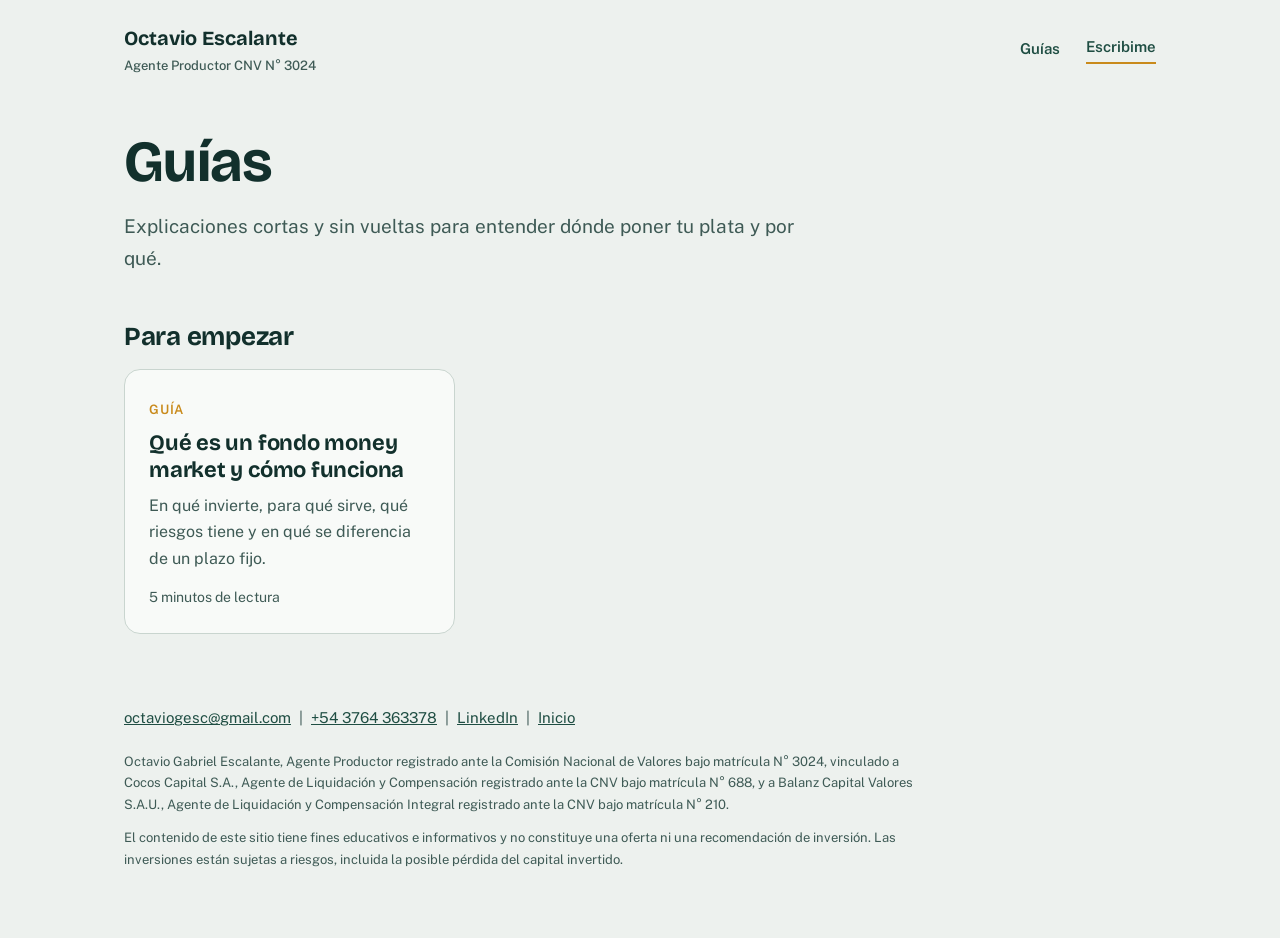
==== guias/index.html @ e4270ebc "Foto e historia, Balanz, preguntas frecuentes, SEO y sección de Guías - Quién te asesora: foto, hist" ====
<!doctype html>
<html lang="es-AR">
<head>
<meta charset="utf-8">
<meta name="viewport" content="width=device-width, initial-scale=1">
<title>Guías de inversión simples | Octavio Escalante</title>
<meta name="description" content="Guías cortas y claras para invertir en Argentina: fondos comunes, cuentas comitentes, liquidez y más. Por Octavio Escalante, Agente Productor CNV N° 3024.">
<link rel="canonical" href="https://octavioescalante.com/guias/">
<meta property="og:type" content="website">
<meta property="og:locale" content="es_AR">
<meta property="og:url" content="https://octavioescalante.com/guias/">
<meta property="og:site_name" content="Octavio Escalante">
<meta property="og:title" content="Guías de inversión simples | Octavio Escalante">
<meta property="og:description" content="Guías cortas y claras para invertir en Argentina.">
<meta property="og:image" content="https://octavioescalante.com/octavio-escalante.jpg">
<meta name="twitter:card" content="summary">
<link rel="icon" href="/favicon.ico" sizes="any">
<link rel="icon" type="image/png" sizes="32x32" href="/favicon-32.png">
<link rel="apple-touch-icon" href="/apple-touch-icon.png">
<link rel="preconnect" href="https://fonts.googleapis.com">
<link rel="preconnect" href="https://fonts.gstatic.com" crossorigin>
<link href="https://fonts.googleapis.com/css2?family=Bricolage+Grotesque:opsz,wght@12..96,500;12..96,700&family=Public+Sans:wght@400;500;600&display=swap" rel="stylesheet">
<link rel="stylesheet" href="/guias/guias.css">
</head>
<body>

<header>
  <div class="wrap">
    <a class="brand" href="/">Octavio Escalante<small>Agente Productor CNV N° 3024</small></a>
    <nav class="head-nav">
      <a class="nav-link" href="/guias/" aria-current="page">Guías</a>
      <a class="head-link" href="https://wa.me/5493764363378" target="_blank" rel="noopener">Escribime</a>
    </nav>
  </div>
</header>

<main class="wrap">
  <div class="page-head">
    <h1>Guías</h1>
    <p>Explicaciones cortas y sin vueltas para entender dónde poner tu plata y por qué.</p>
  </div>

  <!--
    Para sumar contenido, copiá una tarjeta <a class="card"> dentro del grupo que corresponda.
    Cuando haya videos o notas en medios, descomentá esos grupos.
  -->

  <section class="group" aria-labelledby="g-guias">
    <h2 id="g-guias">Para empezar</h2>
    <div class="cards">
      <a class="card" href="/guias/que-es-un-fondo-money-market/">
        <span class="tag">Guía</span>
        <h3>Qué es un fondo money market y cómo funciona</h3>
        <p>En qué invierte, para qué sirve, qué riesgos tiene y en qué se diferencia de un plazo fijo.</p>
        <p class="meta">5 minutos de lectura</p>
      </a>
    </div>
  </section>

  <!--
  <section class="group" aria-labelledby="g-videos">
    <h2 id="g-videos">Videos</h2>
    <div class="cards">
      <a class="card" href="https://www.youtube.com/watch?v=ID_DEL_VIDEO" target="_blank" rel="noopener">
        <span class="tag">Video</span>
        <h3>Título del video</h3>
        <p>Descripción corta.</p>
      </a>
    </div>
  </section>

  <section class="group" aria-labelledby="g-medios">
    <h2 id="g-medios">En medios</h2>
    <div class="cards">
      <a class="card" href="URL_DE_LA_NOTA" target="_blank" rel="noopener">
        <span class="tag">Nombre del medio</span>
        <h3>Título de la nota</h3>
        <p class="meta">Fecha</p>
      </a>
    </div>
  </section>
  -->
</main>

<footer>
  <div class="wrap">
    <p class="contact"><a href="mailto:octaviogesc@gmail.com">octaviogesc@gmail.com</a> &nbsp;|&nbsp; <a href="https://wa.me/5493764363378" target="_blank" rel="noopener">+54 3764 363378</a> &nbsp;|&nbsp; <a href="https://linkedin.com/in/octaviogescalante" target="_blank" rel="noopener">LinkedIn</a> &nbsp;|&nbsp; <a href="/">Inicio</a></p>
    <p>Octavio Gabriel Escalante, Agente Productor registrado ante la Comisión Nacional de Valores bajo matrícula N° 3024, vinculado a Cocos Capital S.A., Agente de Liquidación y Compensación registrado ante la CNV bajo matrícula N° 688, y a Balanz Capital Valores S.A.U., Agente de Liquidación y Compensación Integral registrado ante la CNV bajo matrícula N° 210.</p>
    <p>El contenido de este sitio tiene fines educativos e informativos y no constituye una oferta ni una recomendación de inversión. Las inversiones están sujetas a riesgos, incluida la posible pérdida del capital invertido.</p>
  </div>
</footer>

</body>
</html>
---- guias/guias.css ----
:root{
  --mist:#EDF1EE;
  --paper:#F8FAF8;
  --ink:#12302C;
  --ink-soft:#3E5A55;
  --river:#2E6B5C;
  --river-deep:#1F4E43;
  --amber:#C98A1B;
  --line:#C9D5CF;
  --max:1080px;
  --read:720px;
}
*{box-sizing:border-box}
html{scroll-behavior:smooth}
@media (prefers-reduced-motion:reduce){html{scroll-behavior:auto}*{animation:none!important;transition:none!important}}
body{margin:0;background:var(--mist);color:var(--ink);font-family:"Public Sans",system-ui,sans-serif;font-size:17px;line-height:1.65;-webkit-font-smoothing:antialiased}
a{color:var(--river-deep)}
a:focus-visible,.btn:focus-visible{outline:3px solid var(--amber);outline-offset:3px;border-radius:6px}
.wrap{max-width:var(--max);margin:0 auto;padding:0 24px}
.read{max-width:var(--read)}
h1,h2,h3{font-family:"Bricolage Grotesque",sans-serif;font-weight:700;line-height:1.12;margin:0;letter-spacing:-0.01em}

/* Header */
header{padding:22px 0}
header .wrap{display:flex;align-items:center;justify-content:space-between;gap:16px}
.brand{font-family:"Bricolage Grotesque",sans-serif;font-weight:700;font-size:20px;text-decoration:none;color:var(--ink)}
.brand small{display:block;font-family:"Public Sans",sans-serif;font-weight:500;font-size:13px;color:var(--ink-soft)}
.head-nav{display:flex;align-items:center;gap:26px}
.nav-link{font-weight:600;font-size:15px;text-decoration:none;color:var(--ink-soft)}
.nav-link:hover,.nav-link[aria-current="page"]{color:var(--river-deep)}
.head-link{font-weight:600;font-size:15px;text-decoration:none;color:var(--river-deep);border-bottom:2px solid var(--amber);padding-bottom:2px}

/* Buttons */
.btn{display:inline-block;font-weight:600;font-size:16px;text-decoration:none;padding:14px 22px;border-radius:10px;transition:background .15s}
.btn-primary{background:var(--river);color:#fff}
.btn-primary:hover{background:var(--river-deep)}

/* Listing */
.page-head{padding:32px 0 8px}
.page-head h1{font-size:clamp(38px,5.5vw,58px)}
.page-head p{color:var(--ink-soft);margin:16px 0 0;max-width:36em;font-size:19px}
.group{padding:40px 0 24px}
.group h2{font-size:26px;margin-bottom:18px}
.cards{display:grid;grid-template-columns:repeat(auto-fill,minmax(300px,1fr));gap:20px}
.card{display:block;background:var(--paper);border:1px solid var(--line);border-radius:16px;padding:24px;text-decoration:none;color:var(--ink);transition:border-color .15s,transform .15s}
.card:hover{border-color:var(--river);transform:translateY(-2px)}
.card .tag{font-size:13px;font-weight:600;color:var(--amber);text-transform:uppercase;letter-spacing:.06em}
.card h3{font-size:22px;margin:8px 0 0;line-height:1.2}
.card p{margin:10px 0 0;color:var(--ink-soft);font-size:16px}
.card .meta{margin-top:14px;font-size:14px;color:var(--ink-soft)}

/* Article */
.crumbs{font-size:14px;color:var(--ink-soft);margin:8px 0 0}
.crumbs a{color:var(--ink-soft)}
article{padding:24px 0 40px}
article h1{font-size:clamp(34px,5vw,52px);margin-top:14px}
article .meta{color:var(--ink-soft);font-size:15px;margin:14px 0 0}
.tldr{background:var(--paper);border:1px solid var(--line);border-left:4px solid var(--amber);border-radius:12px;padding:20px 22px;margin:32px 0 8px}
.tldr strong{display:block;font-size:14px;text-transform:uppercase;letter-spacing:.06em;color:var(--amber);margin-bottom:6px}
.tldr p{margin:0}
article h2{font-size:28px;margin:44px 0 0}
article p{margin:14px 0 0}
article ul{margin:14px 0 0;padding-left:22px}
article li{margin:6px 0}
article li::marker{color:var(--amber)}
.table-wrap{overflow-x:auto;margin:18px 0 0}
table{border-collapse:collapse;width:100%;min-width:520px;font-size:16px;background:var(--paper);border-radius:12px;overflow:hidden}
th,td{text-align:left;padding:12px 14px;border-bottom:1px solid var(--line);vertical-align:top}
th{font-weight:600;background:#E1EAE5}
tr:last-child td{border-bottom:0}

.cta-box{background:var(--river);color:#fff;border-radius:20px;padding:36px 32px;margin:48px 0 0}
.cta-box h2{color:#fff;margin:0;font-size:28px}
.cta-box p{color:#D6E6DF;margin:12px 0 22px}
.cta-box .btn-primary{background:#fff;color:var(--river-deep)}
.cta-box .btn-primary:hover{background:#E8F0EC}

.disclaimer{font-size:14px;color:var(--ink-soft);border-top:1px solid var(--line);margin-top:40px;padding-top:18px}

footer{padding:48px 0 56px;font-size:13px;color:var(--ink-soft)}
footer p{margin:0 0 12px;max-width:62em}
footer .contact{font-size:15px;margin-bottom:20px}

@media (max-width:820px){
  body{font-size:16px}
  .wrap{padding:0 16px}
  .head-link{display:none}
  .cta-box{padding:28px 22px}
  .btn{width:100%;text-align:center}
}
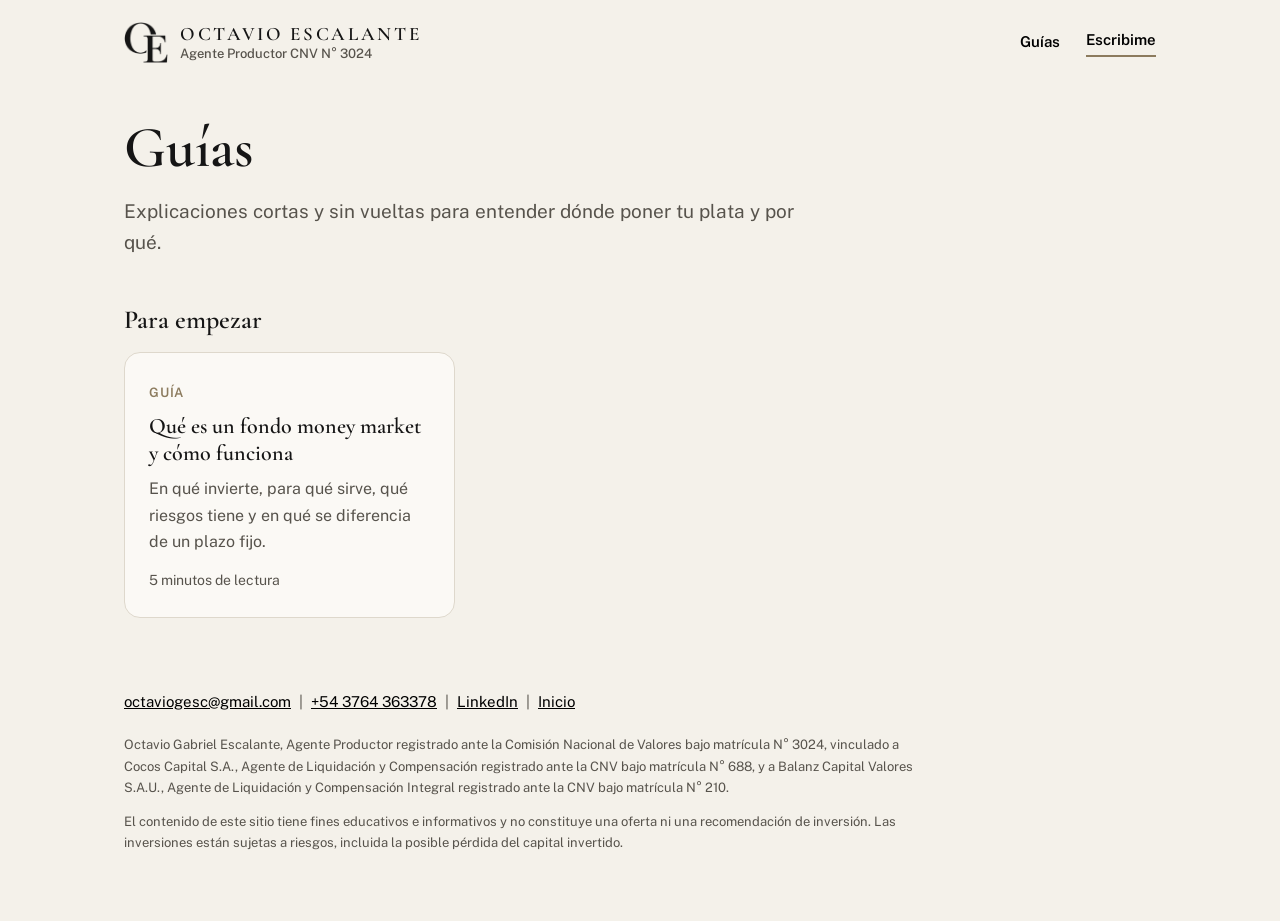
==== commit b47fe9ca: "Marca: logo OE, paleta marfil y negro, ilustraciones y logos de agentes - Monograma OE en el header " ====
--- a/guias/index.html
+++ b/guias/index.html
@@ -19,14 +19,14 @@
 <link rel="apple-touch-icon" href="/apple-touch-icon.png">
 <link rel="preconnect" href="https://fonts.googleapis.com">
 <link rel="preconnect" href="https://fonts.gstatic.com" crossorigin>
-<link href="https://fonts.googleapis.com/css2?family=Bricolage+Grotesque:opsz,wght@12..96,500;12..96,700&family=Public+Sans:wght@400;500;600&display=swap" rel="stylesheet">
+<link href="https://fonts.googleapis.com/css2?family=Cormorant+Garamond:wght@500;600;700&family=Public+Sans:wght@400;500;600&display=swap" rel="stylesheet">
 <link rel="stylesheet" href="/guias/guias.css">
 </head>
 <body>
 
 <header>
   <div class="wrap">
-    <a class="brand" href="/">Octavio Escalante<small>Agente Productor CNV N° 3024</small></a>
+    <a class="brand" href="/"><img class="brand-mark" src="/img/oe-logo.png" width="44" height="41" alt=""><span>Octavio Escalante<small>Agente Productor CNV N° 3024</small></span></a>
     <nav class="head-nav">
       <a class="nav-link" href="/guias/" aria-current="page">Guías</a>
       <a class="head-link" href="https://wa.me/5493764363378" target="_blank" rel="noopener">Escribime</a>
--- a/guias/guias.css
+++ b/guias/guias.css
@@ -1,12 +1,12 @@
 :root{
-  --mist:#EDF1EE;
-  --paper:#F8FAF8;
-  --ink:#12302C;
-  --ink-soft:#3E5A55;
-  --river:#2E6B5C;
-  --river-deep:#1F4E43;
-  --amber:#C98A1B;
-  --line:#C9D5CF;
+  --mist:#F4F1EA;
+  --paper:#FBF9F5;
+  --ink:#151515;
+  --ink-soft:#57534C;
+  --river:#1C1C1C;
+  --river-deep:#000000;
+  --amber:#8C7B5E;
+  --line:#DED8CC;
   --max:1080px;
   --read:720px;
 }
@@ -18,13 +18,14 @@
 a:focus-visible,.btn:focus-visible{outline:3px solid var(--amber);outline-offset:3px;border-radius:6px}
 .wrap{max-width:var(--max);margin:0 auto;padding:0 24px}
 .read{max-width:var(--read)}
-h1,h2,h3{font-family:"Bricolage Grotesque",sans-serif;font-weight:700;line-height:1.12;margin:0;letter-spacing:-0.01em}
+h1,h2,h3{font-family:"Cormorant Garamond",Georgia,serif;font-weight:600;line-height:1.08;margin:0;letter-spacing:0}
 
 /* Header */
 header{padding:22px 0}
 header .wrap{display:flex;align-items:center;justify-content:space-between;gap:16px}
-.brand{font-family:"Bricolage Grotesque",sans-serif;font-weight:700;font-size:20px;text-decoration:none;color:var(--ink)}
-.brand small{display:block;font-family:"Public Sans",sans-serif;font-weight:500;font-size:13px;color:var(--ink-soft)}
+.brand{display:flex;align-items:center;gap:12px;font-family:"Cormorant Garamond",Georgia,serif;font-weight:600;font-size:19px;text-transform:uppercase;letter-spacing:.14em;text-decoration:none;color:var(--ink);line-height:1.15}
+.brand-mark{display:block;width:44px;height:auto;flex-shrink:0}
+.brand small{display:block;margin-top:2px;text-transform:none;letter-spacing:0;font-family:"Public Sans",sans-serif;font-weight:500;font-size:13px;color:var(--ink-soft)}
 .head-nav{display:flex;align-items:center;gap:26px}
 .nav-link{font-weight:600;font-size:15px;text-decoration:none;color:var(--ink-soft)}
 .nav-link:hover,.nav-link[aria-current="page"]{color:var(--river-deep)}
@@ -66,14 +67,14 @@
 .table-wrap{overflow-x:auto;margin:18px 0 0}
 table{border-collapse:collapse;width:100%;min-width:520px;font-size:16px;background:var(--paper);border-radius:12px;overflow:hidden}
 th,td{text-align:left;padding:12px 14px;border-bottom:1px solid var(--line);vertical-align:top}
-th{font-weight:600;background:#E1EAE5}
+th{font-weight:600;background:#EDE8DE}
 tr:last-child td{border-bottom:0}
 
 .cta-box{background:var(--river);color:#fff;border-radius:20px;padding:36px 32px;margin:48px 0 0}
 .cta-box h2{color:#fff;margin:0;font-size:28px}
-.cta-box p{color:#D6E6DF;margin:12px 0 22px}
+.cta-box p{color:#D9D4CA;margin:12px 0 22px}
 .cta-box .btn-primary{background:#fff;color:var(--river-deep)}
-.cta-box .btn-primary:hover{background:#E8F0EC}
+.cta-box .btn-primary:hover{background:#EFEBE3}
 
 .disclaimer{font-size:14px;color:var(--ink-soft);border-top:1px solid var(--line);margin-top:40px;padding-top:18px}
 
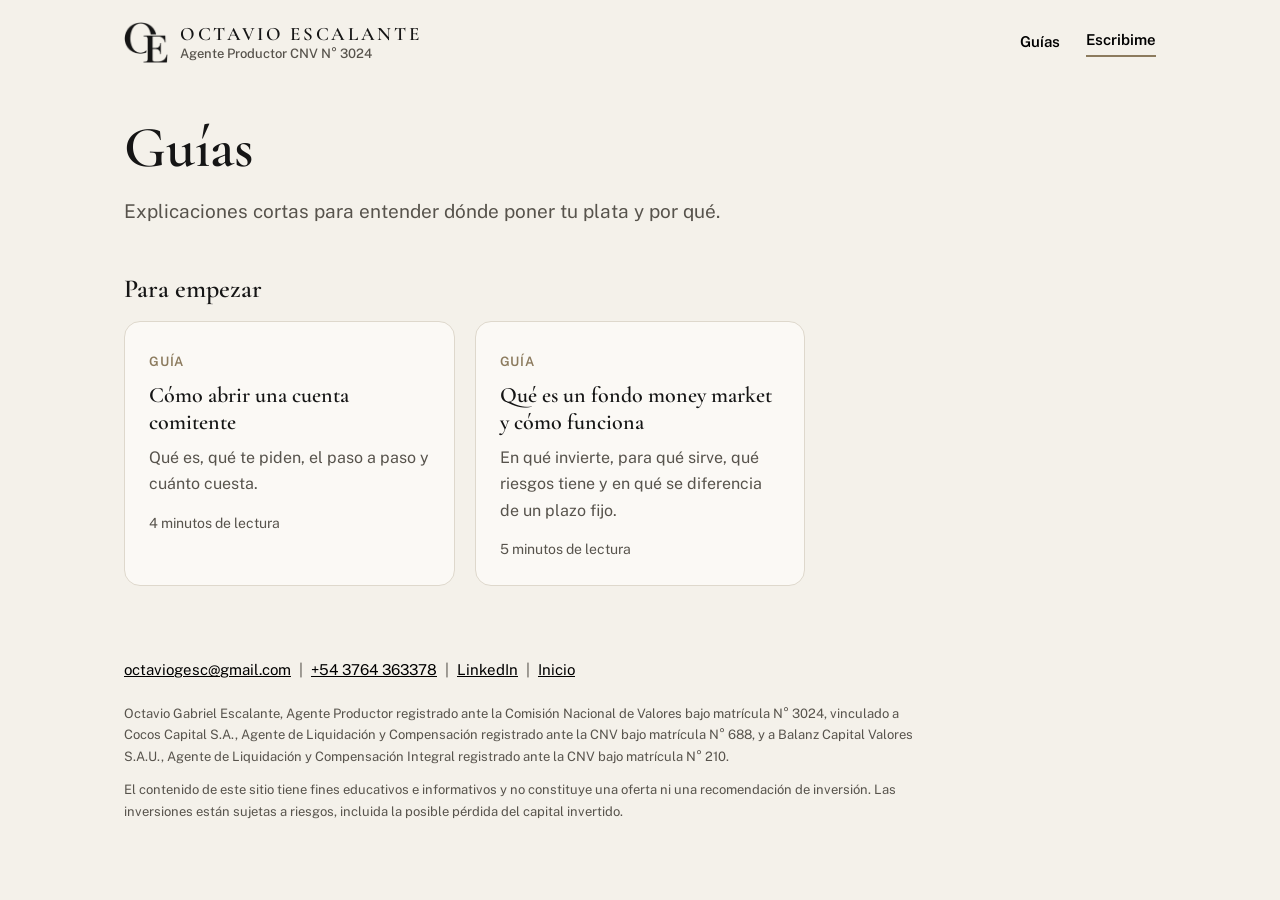
==== commit ca789be2: "Guía: cómo abrir una cuenta comitente en Argentina Co-Authored-By: Claude Opus 5.5 <noreply@anthropi" ====
--- a/guias/index.html
+++ b/guias/index.html
@@ -21,6 +21,24 @@
 <link rel="preconnect" href="https://fonts.gstatic.com" crossorigin>
 <link href="https://fonts.googleapis.com/css2?family=Cormorant+Garamond:wght@500;600;700&family=Public+Sans:wght@400;500;600&display=swap" rel="stylesheet">
 <link rel="stylesheet" href="/guias/guias.css">
+<!-- Google Analytics -->
+<script async src="https://www.googletagmanager.com/gtag/js?id=G-X07MM6HFDY"></script>
+<script>
+  window.dataLayer = window.dataLayer || [];
+  function gtag(){dataLayer.push(arguments);}
+  gtag('js', new Date());
+  gtag('config', 'G-X07MM6HFDY');
+  document.addEventListener('click', function (e) {
+    var a = e.target.closest && e.target.closest('a[href]');
+    if (!a) return;
+    var h = a.getAttribute('href') || '';
+    var s = a.closest('section, header, footer, article'); var where = s ? (s.id || s.className.split(' ')[0] || s.tagName.toLowerCase()) : 'page';
+    if (h.indexOf('wa.me') > -1) gtag('event', 'generate_lead', { method: 'whatsapp', link_location: where });
+    else if (h.indexOf('forms.gle') > -1 || h.indexOf('docs.google.com/forms') > -1) gtag('event', 'generate_lead', { method: 'formulario', link_location: where });
+    else if (h.indexOf('mailto:') === 0) gtag('event', 'generate_lead', { method: 'email', link_location: where });
+    else if (h.indexOf('cnv.gov.ar') > -1) gtag('event', 'verificar_cnv', { link_location: where });
+  });
+</script>
 </head>
 <body>
 
@@ -37,7 +55,7 @@
 <main class="wrap">
   <div class="page-head">
     <h1>Guías</h1>
-    <p>Explicaciones cortas y sin vueltas para entender dónde poner tu plata y por qué.</p>
+    <p>Explicaciones cortas para entender dónde poner tu plata y por qué.</p>
   </div>
 
   <!--
@@ -48,6 +66,12 @@
   <section class="group" aria-labelledby="g-guias">
     <h2 id="g-guias">Para empezar</h2>
     <div class="cards">
+      <a class="card" href="/guias/como-abrir-una-cuenta-comitente/">
+        <span class="tag">Guía</span>
+        <h3>Cómo abrir una cuenta comitente</h3>
+        <p>Qué es, qué te piden, el paso a paso y cuánto cuesta.</p>
+        <p class="meta">4 minutos de lectura</p>
+      </a>
       <a class="card" href="/guias/que-es-un-fondo-money-market/">
         <span class="tag">Guía</span>
         <h3>Qué es un fondo money market y cómo funciona</h3>
--- a/guias/guias.css
+++ b/guias/guias.css
@@ -61,7 +61,7 @@
 .tldr p{margin:0}
 article h2{font-size:28px;margin:44px 0 0}
 article p{margin:14px 0 0}
-article ul{margin:14px 0 0;padding-left:22px}
+article ul,article ol{margin:14px 0 0;padding-left:22px}
 article li{margin:6px 0}
 article li::marker{color:var(--amber)}
 .table-wrap{overflow-x:auto;margin:18px 0 0}
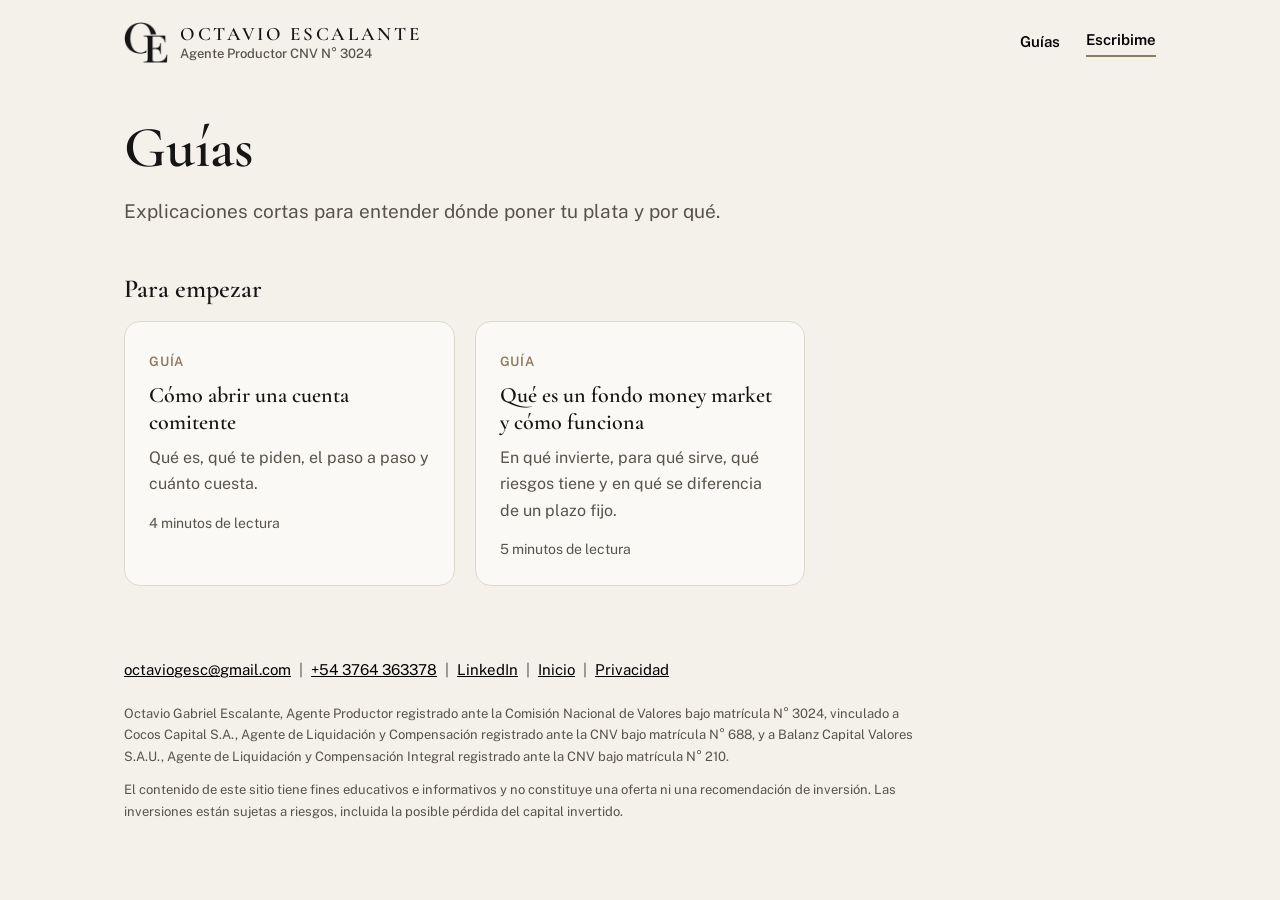
==== commit 1c7b307e: "Política de privacidad (Ley 25.326) y link en el pie de todas las páginas Co-Authored-By: Claude Opu" ====
--- a/guias/index.html
+++ b/guias/index.html
@@ -108,7 +108,7 @@
 
 <footer>
   <div class="wrap">
-    <p class="contact"><a href="mailto:octaviogesc@gmail.com">octaviogesc@gmail.com</a> &nbsp;|&nbsp; <a href="https://wa.me/5493764363378" target="_blank" rel="noopener">+54 3764 363378</a> &nbsp;|&nbsp; <a href="https://linkedin.com/in/octaviogescalante" target="_blank" rel="noopener">LinkedIn</a> &nbsp;|&nbsp; <a href="/">Inicio</a></p>
+    <p class="contact"><a href="mailto:octaviogesc@gmail.com">octaviogesc@gmail.com</a> &nbsp;|&nbsp; <a href="https://wa.me/5493764363378" target="_blank" rel="noopener">+54 3764 363378</a> &nbsp;|&nbsp; <a href="https://linkedin.com/in/octaviogescalante" target="_blank" rel="noopener">LinkedIn</a> &nbsp;|&nbsp; <a href="/">Inicio</a> &nbsp;|&nbsp; <a href="/privacidad/">Privacidad</a></p>
     <p>Octavio Gabriel Escalante, Agente Productor registrado ante la Comisión Nacional de Valores bajo matrícula N° 3024, vinculado a Cocos Capital S.A., Agente de Liquidación y Compensación registrado ante la CNV bajo matrícula N° 688, y a Balanz Capital Valores S.A.U., Agente de Liquidación y Compensación Integral registrado ante la CNV bajo matrícula N° 210.</p>
     <p>El contenido de este sitio tiene fines educativos e informativos y no constituye una oferta ni una recomendación de inversión. Las inversiones están sujetas a riesgos, incluida la posible pérdida del capital invertido.</p>
   </div>
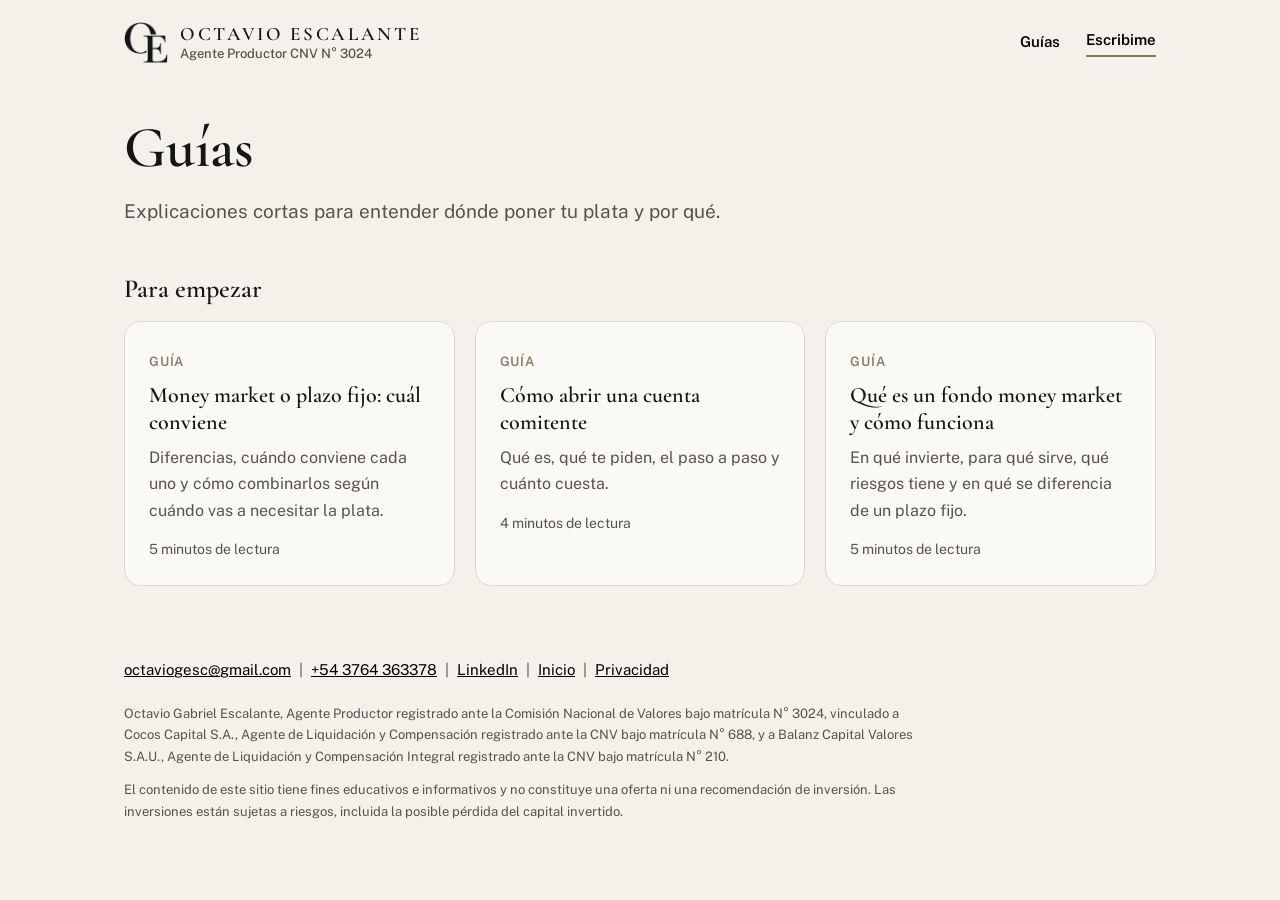
==== commit 303b5487: "Guía: Money market o plazo fijo, cuál conviene Co-Authored-By: Claude Opus 5.5 <noreply@anthropic.co" ====
--- a/guias/index.html
+++ b/guias/index.html
@@ -36,6 +36,8 @@
     if (h.indexOf('wa.me') > -1) gtag('event', 'generate_lead', { method: 'whatsapp', link_location: where });
     else if (h.indexOf('forms.gle') > -1 || h.indexOf('docs.google.com/forms') > -1) gtag('event', 'generate_lead', { method: 'formulario', link_location: where });
     else if (h.indexOf('mailto:') === 0) gtag('event', 'generate_lead', { method: 'email', link_location: where });
+    else if (h.indexOf('cocos-capital.onelink.me') > -1) gtag('event', 'abrir_cuenta', { broker: 'cocos', link_location: where });
+    else if (h.indexOf('balanz.com/abrir-cuenta') > -1) gtag('event', 'abrir_cuenta', { broker: 'balanz', link_location: where });
     else if (h.indexOf('cnv.gov.ar') > -1) gtag('event', 'verificar_cnv', { link_location: where });
   });
 </script>
@@ -66,6 +68,12 @@
   <section class="group" aria-labelledby="g-guias">
     <h2 id="g-guias">Para empezar</h2>
     <div class="cards">
+      <a class="card" href="/guias/money-market-o-plazo-fijo/">
+        <span class="tag">Guía</span>
+        <h3>Money market o plazo fijo: cuál conviene</h3>
+        <p>Diferencias, cuándo conviene cada uno y cómo combinarlos según cuándo vas a necesitar la plata.</p>
+        <p class="meta">5 minutos de lectura</p>
+      </a>
       <a class="card" href="/guias/como-abrir-una-cuenta-comitente/">
         <span class="tag">Guía</span>
         <h3>Cómo abrir una cuenta comitente</h3>
--- a/guias/guias.css
+++ b/guias/guias.css
@@ -35,6 +35,11 @@
 .btn{display:inline-block;font-weight:600;font-size:16px;text-decoration:none;padding:14px 22px;border-radius:10px;transition:background .15s}
 .btn-primary{background:var(--river);color:#fff}
 .btn-primary:hover{background:var(--river-deep)}
+.btn-secondary{color:var(--river-deep);background:transparent;box-shadow:inset 0 0 0 1.5px var(--river)}
+.btn-secondary:hover{background:#EDE8DE}
+.open-box{border:1px solid var(--line);border-radius:16px;padding:22px 24px;margin:26px 0 0;background:var(--paper)}
+.open-box p{margin:0 0 16px}
+.open-box .btn{margin:0 10px 10px 0;font-size:15px;padding:11px 18px}
 
 /* Listing */
 .page-head{padding:32px 0 8px}
